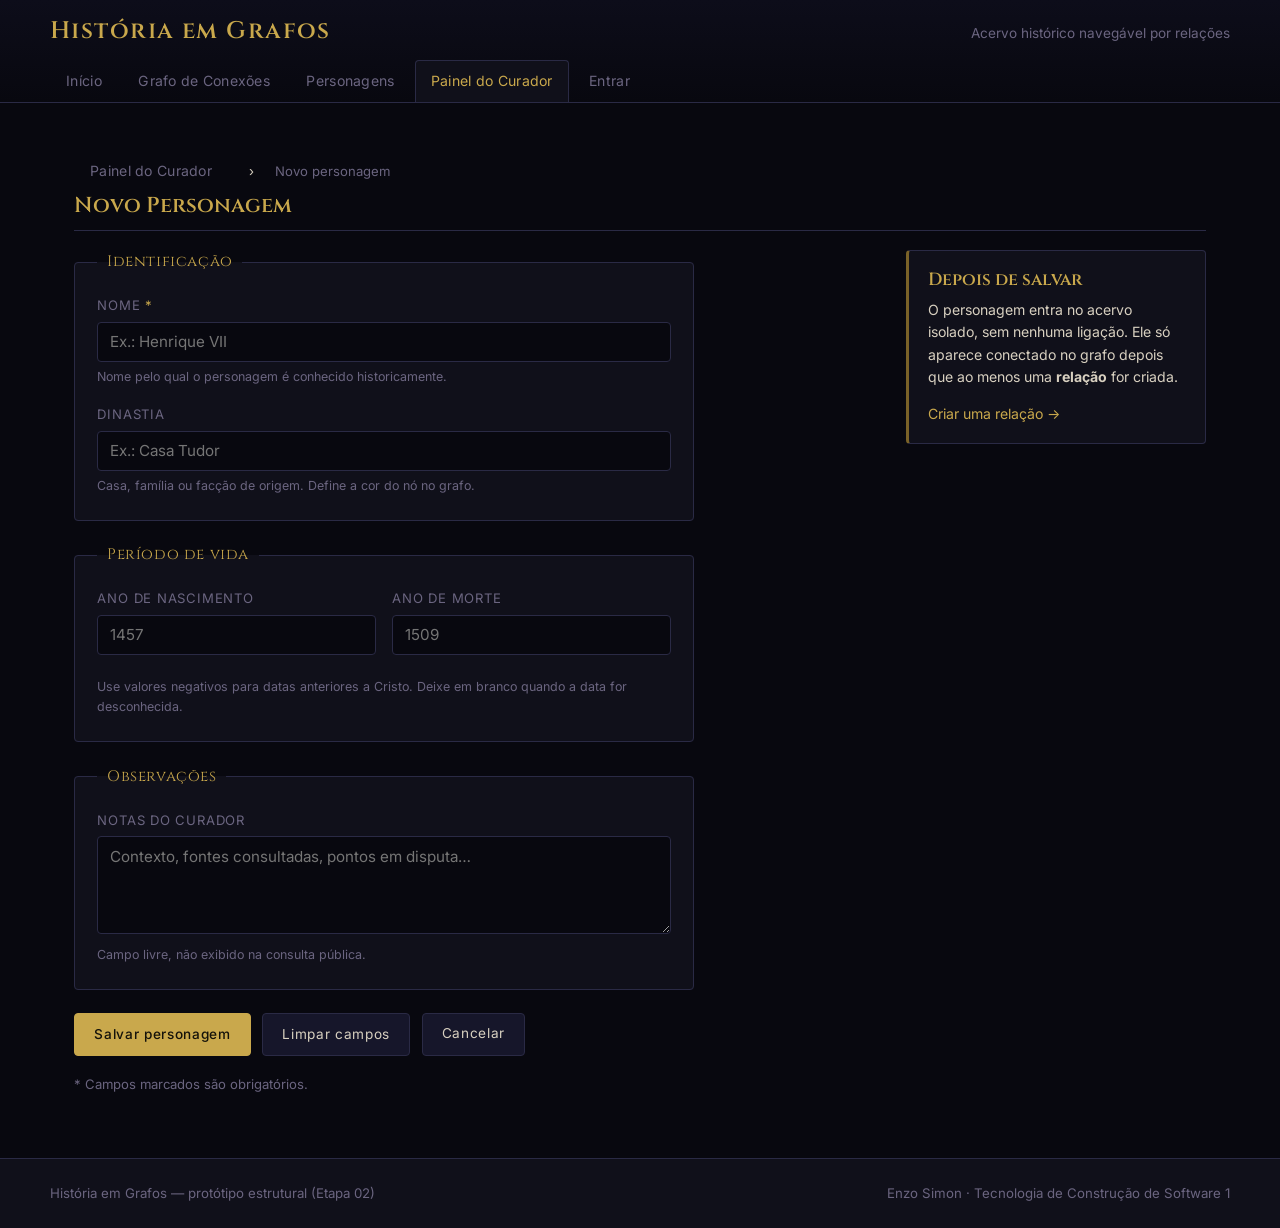
==== web/cadastro-personagem.html @ ba5c702a "etapa-02: prototipo estrutural com HTML semantico" ====
<!DOCTYPE html>
<html lang="pt-BR">
<head>
  <meta charset="UTF-8">
  <meta name="viewport" content="width=device-width, initial-scale=1.0">
  <title>História em Grafos — Cadastro de Personagem</title>
  <meta name="description" content="Formulário de cadastro e edição de personagens do acervo histórico.">
  <link href="https://fonts.googleapis.com/css2?family=Cinzel:wght@400;600;700&family=Inter:wght@300;400;500&display=swap" rel="stylesheet">
  <link rel="stylesheet" href="assets/css/estilo.css">
</head>
<body>

  <header>
    <div>
      <h1>História em Grafos</h1>
      <p>Acervo histórico navegável por relações</p>
    </div>
    <nav aria-label="Navegação principal">
      <ul>
        <li><a href="index.html">Início</a></li>
        <li><a href="grafo.html">Grafo de Conexões</a></li>
        <li><a href="personagens.html">Personagens</a></li>
        <li><a href="painel.html" aria-current="page">Painel do Curador</a></li>
        <li><a href="login.html">Entrar</a></li>
      </ul>
    </nav>
  </header>

  <main>

    <nav aria-label="Trilha de navegação">
      <ul class="legenda">
        <li><a href="painel.html">Painel do Curador</a></li>
        <li>›</li>
        <li><small>Novo personagem</small></li>
      </ul>
    </nav>

    <div class="barra">
      <h2>Novo Personagem</h2>
    </div>

    <div class="com-lateral">

      <section aria-labelledby="titulo-form">
        <h3 id="titulo-form" hidden>Dados do personagem</h3>

        <form action="painel.html" method="post">

          <fieldset>
            <legend>Identificação</legend>

            <div class="campo">
              <label for="nome">Nome <span class="obrigatorio" aria-hidden="true">*</span></label>
              <input type="text" id="nome" name="nome" required maxlength="120"
                     placeholder="Ex.: Henrique VII" aria-describedby="ajuda-nome">
              <small class="ajuda" id="ajuda-nome">
                Nome pelo qual o personagem é conhecido historicamente.
              </small>
            </div>

            <div class="campo">
              <label for="dinastia">Dinastia</label>
              <input type="text" id="dinastia" name="dinastia" list="dinastias"
                     maxlength="80" placeholder="Ex.: Casa Tudor"
                     aria-describedby="ajuda-dinastia">
              <datalist id="dinastias">
                <option value="Casa Tudor"></option>
                <option value="Casa York"></option>
                <option value="Casa Plantageneta"></option>
                <option value="Casa Stuart"></option>
              </datalist>
              <small class="ajuda" id="ajuda-dinastia">
                Casa, família ou facção de origem. Define a cor do nó no grafo.
              </small>
            </div>
          </fieldset>

          <fieldset>
            <legend>Período de vida</legend>

            <div class="dupla">
              <div class="campo">
                <label for="ano-nascimento">Ano de nascimento</label>
                <input type="number" id="ano-nascimento" name="anoNascimento"
                       min="-3000" max="2100" step="1" placeholder="1457"
                       aria-describedby="ajuda-anos">
              </div>

              <div class="campo">
                <label for="ano-morte">Ano de morte</label>
                <input type="number" id="ano-morte" name="anoMorte"
                       min="-3000" max="2100" step="1" placeholder="1509">
              </div>
            </div>

            <small class="ajuda" id="ajuda-anos">
              Use valores negativos para datas anteriores a Cristo. Deixe em branco
              quando a data for desconhecida.
            </small>
          </fieldset>

          <fieldset>
            <legend>Observações</legend>

            <div class="campo">
              <label for="notas">Notas do curador</label>
              <textarea id="notas" name="notas" rows="4" maxlength="800"
                        placeholder="Contexto, fontes consultadas, pontos em disputa…"
                        aria-describedby="ajuda-notas"></textarea>
              <small class="ajuda" id="ajuda-notas">
                Campo livre, não exibido na consulta pública.
              </small>
            </div>
          </fieldset>

          <div class="acoes">
            <button type="submit">Salvar personagem</button>
            <button type="reset">Limpar campos</button>
            <a class="botao" href="painel.html">Cancelar</a>
          </div>

          <p style="margin-top:1rem">
            <small>
              <span class="obrigatorio" aria-hidden="true">*</span>
              Campos marcados são obrigatórios.
            </small>
          </p>

        </form>
      </section>

      <aside aria-labelledby="titulo-apoio">
        <h3 id="titulo-apoio">Depois de salvar</h3>
        <p>
          O personagem entra no acervo isolado, sem nenhuma ligação. Ele só aparece
          conectado no grafo depois que ao menos uma <strong>relação</strong> for criada.
        </p>
        <p>
          <a href="cadastro-relacao.html">Criar uma relação →</a>
        </p>
      </aside>

    </div>

  </main>

  <footer>
    <div>
      <p>História em Grafos — protótipo estrutural (Etapa 02)</p>
      <p>Enzo Simon · Tecnologia de Construção de Software 1</p>
    </div>
  </footer>

</body>
</html>
---- web/assets/css/estilo.css ----
/* ==========================================================================
   História em Grafos — folha de estilo do protótipo estrutural (Etapa 02)
   --------------------------------------------------------------------------
   Organizada na mesma ordem em que os elementos aparecem no documento:
   1. Variáveis  2. Reset  3. Tipografia  4. Cabeçalho e navegação
   5. Conteúdo principal  6. Artigos e listagens  7. Tabelas
   8. Formulários  9. Botões  10. Rodapé  11. Responsividade
   ========================================================================== */

/* ── 1. Variáveis de tema ────────────────────────────────────────────────── */

:root {
  --bg:          #08080f;
  --surface:     #10101a;
  --surface-alt: #16162a;
  --border:      #2a2a45;
  --gold:        #c9a84c;
  --gold-dim:    #7a6228;
  --text:        #d8d0c0;
  --text-dim:    #6b6580;
  --danger:      #8b2020;
  --success:     #1a5c3a;

  --tudor:         #c9a84c;
  --york:          #6a8acc;
  --plantageneta:  #8a6acc;
  --stuart:        #6aaa80;

  --fonte-titulo: 'Cinzel', Georgia, 'Times New Roman', serif;
  --fonte-texto:  'Inter', -apple-system, 'Segoe UI', Roboto, sans-serif;

  --raio: 4px;
  --largura-max: 1180px;
}

/* ── 2. Reset ────────────────────────────────────────────────────────────── */

*,
*::before,
*::after { box-sizing: border-box; margin: 0; padding: 0; }

body {
  background: var(--bg);
  color: var(--text);
  font-family: var(--fonte-texto);
  font-size: 15px;
  line-height: 1.6;
  min-height: 100vh;
  display: flex;
  flex-direction: column;
}

img,
svg { max-width: 100%; }

/* ── 3. Tipografia ───────────────────────────────────────────────────────── */

h1, h2, h3, h4 {
  font-family: var(--fonte-titulo);
  font-weight: 600;
  color: var(--gold);
  line-height: 1.25;
}

h1 { font-size: 1.5rem; letter-spacing: 0.06em; }
h2 { font-size: 1.35rem; margin-bottom: 0.6rem; }
h3 { font-size: 1.1rem; }
h4 { font-size: 0.95rem; color: var(--text); }

p { margin-bottom: 0.9rem; }

a {
  color: var(--gold);
  text-decoration: none;
  border-bottom: 1px solid transparent;
}

a:hover,
a:focus-visible { border-bottom-color: var(--gold); }

:focus-visible {
  outline: 2px solid var(--gold);
  outline-offset: 2px;
}

small { color: var(--text-dim); font-size: 0.82rem; }

mark {
  background: transparent;
  color: var(--gold);
  font-weight: 500;
}

/* ── 4. Cabeçalho e navegação ────────────────────────────────────────────── */

body > header {
  border-bottom: 1px solid var(--border);
  background: linear-gradient(180deg, #0d0d1a 0%, var(--bg) 100%);
  padding: 1rem 1.5rem 0;
}

body > header > div {
  max-width: var(--largura-max);
  margin: 0 auto;
  display: flex;
  align-items: baseline;
  justify-content: space-between;
  gap: 1rem;
  flex-wrap: wrap;
}

body > header p { color: var(--text-dim); font-size: 0.85rem; margin: 0; }

nav {
  max-width: var(--largura-max);
  margin: 0.9rem auto 0;
}

nav ul {
  list-style: none;
  display: flex;
  gap: 0.25rem;
  flex-wrap: wrap;
}

nav a {
  display: block;
  padding: 0.55rem 0.95rem;
  color: var(--text-dim);
  border: 1px solid transparent;
  border-bottom: none;
  border-radius: var(--raio) var(--raio) 0 0;
  font-size: 0.88rem;
  letter-spacing: 0.02em;
}

nav a:hover { color: var(--text); background: var(--surface); }

nav a[aria-current="page"] {
  color: var(--gold);
  background: var(--surface);
  border-color: var(--border);
}

/* ── 5. Conteúdo principal ───────────────────────────────────────────────── */

main {
  flex: 1;
  width: 100%;
  max-width: var(--largura-max);
  margin: 0 auto;
  padding: 2rem 1.5rem 3rem;
}

main > section { margin-bottom: 2.5rem; }

/* Cabeçalho interno de seção: título à esquerda, ação à direita. */
.barra {
  display: flex;
  align-items: center;
  justify-content: space-between;
  gap: 1rem;
  flex-wrap: wrap;
  padding-bottom: 0.7rem;
  margin-bottom: 1.2rem;
  border-bottom: 1px solid var(--border);
}

.barra h2 { margin-bottom: 0; }

/* Faixa de apresentação da página inicial. */
.destaque {
  border: 1px solid var(--border);
  border-left: 3px solid var(--gold);
  background: var(--surface);
  border-radius: var(--raio);
  padding: 1.8rem;
}

.destaque p:last-child { margin-bottom: 0; }

/* Grade genérica de cartões. */
.grade {
  display: grid;
  grid-template-columns: repeat(auto-fill, minmax(255px, 1fr));
  gap: 1rem;
  list-style: none;
}

/* Cartões de contagem do painel. */
.indicadores {
  display: grid;
  grid-template-columns: repeat(auto-fit, minmax(150px, 1fr));
  gap: 1rem;
  list-style: none;
}

.indicadores article {
  background: var(--surface);
  border: 1px solid var(--border);
  border-radius: var(--raio);
  padding: 1.1rem 1.2rem;
}

.indicadores h3 {
  font-family: var(--fonte-texto);
  font-size: 0.72rem;
  font-weight: 500;
  letter-spacing: 0.14em;
  text-transform: uppercase;
  color: var(--text-dim);
  margin-bottom: 0.35rem;
}

.indicadores p {
  font-family: var(--fonte-titulo);
  font-size: 2rem;
  color: var(--gold);
  margin: 0;
  line-height: 1;
}

/* ── 6. Artigos e listagens ──────────────────────────────────────────────── */

.grade > li > article,
article.ficha {
  height: 100%;
  background: var(--surface);
  border: 1px solid var(--border);
  border-radius: var(--raio);
  padding: 1.1rem 1.2rem;
  transition: border-color 0.15s;
}

.grade > li > article:hover { border-color: var(--gold-dim); }

article header { margin-bottom: 0.7rem; }

article h3 { margin-bottom: 0.15rem; }

/* Etiqueta de dinastia / tipo, acima do nome. */
.etiqueta {
  display: inline-block;
  font-size: 0.68rem;
  letter-spacing: 0.14em;
  text-transform: uppercase;
  color: var(--text-dim);
}

.etiqueta[data-dinastia="Casa Tudor"]        { color: var(--tudor); }
.etiqueta[data-dinastia="Casa York"]         { color: var(--york); }
.etiqueta[data-dinastia="Casa Plantageneta"] { color: var(--plantageneta); }
.etiqueta[data-dinastia="Casa Stuart"]       { color: var(--stuart); }

/* Lista de atributos nome/valor. */
dl.atributos {
  display: grid;
  grid-template-columns: max-content 1fr;
  gap: 0.35rem 1.2rem;
  margin-bottom: 1rem;
}

dl.atributos dt {
  font-size: 0.78rem;
  letter-spacing: 0.06em;
  text-transform: uppercase;
  color: var(--text-dim);
}

dl.atributos dd { color: var(--text); }

/* Selos no rodapé dos cartões. */
article footer {
  display: flex;
  flex-wrap: wrap;
  gap: 0.4rem;
  margin-top: 0.9rem;
  padding-top: 0.8rem;
  border-top: 1px solid var(--border);
}

.selo {
  font-size: 0.72rem;
  padding: 0.16rem 0.5rem;
  border: 1px solid var(--border);
  border-radius: 2px;
  color: var(--text-dim);
  background: var(--surface-alt);
}

/* Lista de conexões da tela de detalhe. */
.conexoes { list-style: none; }

.conexoes > li {
  border-bottom: 1px solid var(--border);
  padding: 0.7rem 0;
  display: flex;
  align-items: baseline;
  gap: 0.8rem;
  flex-wrap: wrap;
}

.conexoes > li:last-child { border-bottom: none; }

.tipo-relacao {
  font-family: ui-monospace, 'Cascadia Mono', Consolas, monospace;
  font-size: 0.74rem;
  letter-spacing: 0.04em;
  color: var(--gold-dim);
  border: 1px solid var(--gold-dim);
  border-radius: 2px;
  padding: 0.1rem 0.45rem;
  white-space: nowrap;
}

/* ── 7. Tabelas ──────────────────────────────────────────────────────────── */

.rolagem { overflow-x: auto; }

table {
  width: 100%;
  border-collapse: collapse;
  font-size: 0.9rem;
}

caption {
  text-align: left;
  color: var(--text-dim);
  font-size: 0.82rem;
  padding-bottom: 0.6rem;
}

th, td {
  text-align: left;
  padding: 0.65rem 0.8rem;
  border-bottom: 1px solid var(--border);
  white-space: nowrap;
}

thead th {
  font-family: var(--fonte-texto);
  font-size: 0.72rem;
  letter-spacing: 0.12em;
  text-transform: uppercase;
  color: var(--text-dim);
  font-weight: 500;
  background: var(--surface);
}

tbody tr:hover { background: var(--surface); }

/* ── 8. Formulários ──────────────────────────────────────────────────────── */

form { max-width: 620px; }

fieldset {
  border: 1px solid var(--border);
  border-radius: var(--raio);
  padding: 1.3rem 1.4rem 1.5rem;
  margin-bottom: 1.4rem;
  background: var(--surface);
}

legend {
  font-family: var(--fonte-titulo);
  font-size: 0.95rem;
  color: var(--gold);
  padding: 0 0.6rem;
  letter-spacing: 0.04em;
}

.campo { margin-bottom: 1.1rem; }

.campo:last-child { margin-bottom: 0; }

label {
  display: block;
  margin-bottom: 0.35rem;
  font-size: 0.82rem;
  letter-spacing: 0.06em;
  text-transform: uppercase;
  color: var(--text-dim);
}

input,
select,
textarea {
  width: 100%;
  background: var(--bg);
  border: 1px solid var(--border);
  border-radius: var(--raio);
  color: var(--text);
  font-family: inherit;
  font-size: 0.95rem;
  padding: 0.6rem 0.75rem;
}

textarea { resize: vertical; min-height: 90px; }

input:focus,
select:focus,
textarea:focus {
  border-color: var(--gold);
  outline: none;
}

input:invalid:not(:placeholder-shown) { border-color: var(--danger); }

/* Texto de apoio ligado ao campo por aria-describedby. */
.ajuda {
  display: block;
  margin-top: 0.3rem;
  color: var(--text-dim);
  font-size: 0.78rem;
  text-transform: none;
  letter-spacing: 0;
}

/* Marca de campo obrigatório, ao lado do rótulo. */
label .obrigatorio { color: var(--gold); }

/* Par de campos lado a lado (ano de nascimento / ano de morte). */
.dupla {
  display: grid;
  grid-template-columns: 1fr 1fr;
  gap: 1rem;
}

/* Linha de busca. */
search form {
  display: flex;
  gap: 0.6rem;
  align-items: flex-end;
  max-width: 100%;
  margin-bottom: 1.4rem;
}

search .campo { flex: 1; margin-bottom: 0; }

/* ── 9. Botões ───────────────────────────────────────────────────────────── */

.acoes {
  display: flex;
  gap: 0.7rem;
  flex-wrap: wrap;
  margin-top: 1.4rem;
}

button,
.botao {
  font-family: var(--fonte-texto);
  font-size: 0.85rem;
  letter-spacing: 0.05em;
  padding: 0.6rem 1.2rem;
  border: 1px solid var(--border);
  border-radius: var(--raio);
  background: var(--surface-alt);
  color: var(--text);
  cursor: pointer;
  display: inline-block;
}

button:hover,
.botao:hover { border-color: var(--gold-dim); color: var(--gold); }

button[type="submit"],
.botao-principal {
  background: var(--gold);
  border-color: var(--gold);
  color: #14120a;
  font-weight: 500;
}

button[type="submit"]:hover,
.botao-principal:hover {
  background: var(--gold-dim);
  border-color: var(--gold-dim);
  color: var(--text);
}

.botao-perigo { border-color: var(--danger); color: #c88; }

.botao-perigo:hover { background: var(--danger); color: var(--text); border-color: var(--danger); }

/* ── 10. Figura do grafo, legenda e rodapé ───────────────────────────────── */

figure {
  border: 1px solid var(--border);
  border-radius: var(--raio);
  background: var(--surface);
  padding: 1.2rem;
}

figcaption {
  color: var(--text-dim);
  font-size: 0.82rem;
  margin-top: 0.8rem;
  padding-top: 0.8rem;
  border-top: 1px solid var(--border);
}

.legenda {
  list-style: none;
  display: flex;
  flex-wrap: wrap;
  gap: 0.4rem 1.3rem;
  margin-top: 1rem;
  font-size: 0.82rem;
}

.legenda li { display: flex; align-items: center; gap: 0.45rem; }

.amostra {
  width: 12px;
  height: 12px;
  border-radius: 50%;
  display: inline-block;
}

aside {
  border: 1px solid var(--border);
  border-left: 3px solid var(--gold-dim);
  border-radius: var(--raio);
  background: var(--surface);
  padding: 1.1rem 1.2rem;
  font-size: 0.88rem;
}

aside h3 { margin-bottom: 0.5rem; }

aside p:last-child { margin-bottom: 0; }

/* Duas colunas: conteúdo + apoio lateral. */
.com-lateral {
  display: grid;
  grid-template-columns: 1fr 300px;
  gap: 1.5rem;
  align-items: start;
}

body > footer {
  border-top: 1px solid var(--border);
  background: var(--surface);
  padding: 1.5rem;
  color: var(--text-dim);
  font-size: 0.83rem;
}

body > footer > div {
  max-width: var(--largura-max);
  margin: 0 auto;
  display: flex;
  justify-content: space-between;
  gap: 1rem;
  flex-wrap: wrap;
}

body > footer p { margin: 0; }

/* ── 11. Responsividade ──────────────────────────────────────────────────── */

@media (max-width: 820px) {
  .com-lateral { grid-template-columns: 1fr; }
  .dupla { grid-template-columns: 1fr; }
  search form { flex-direction: column; align-items: stretch; }
}

@media (max-width: 520px) {
  main { padding: 1.5rem 1rem 2.5rem; }
  body > header { padding: 1rem 1rem 0; }
  nav ul { gap: 0; }
  nav a { padding: 0.5rem 0.7rem; font-size: 0.82rem; }
}
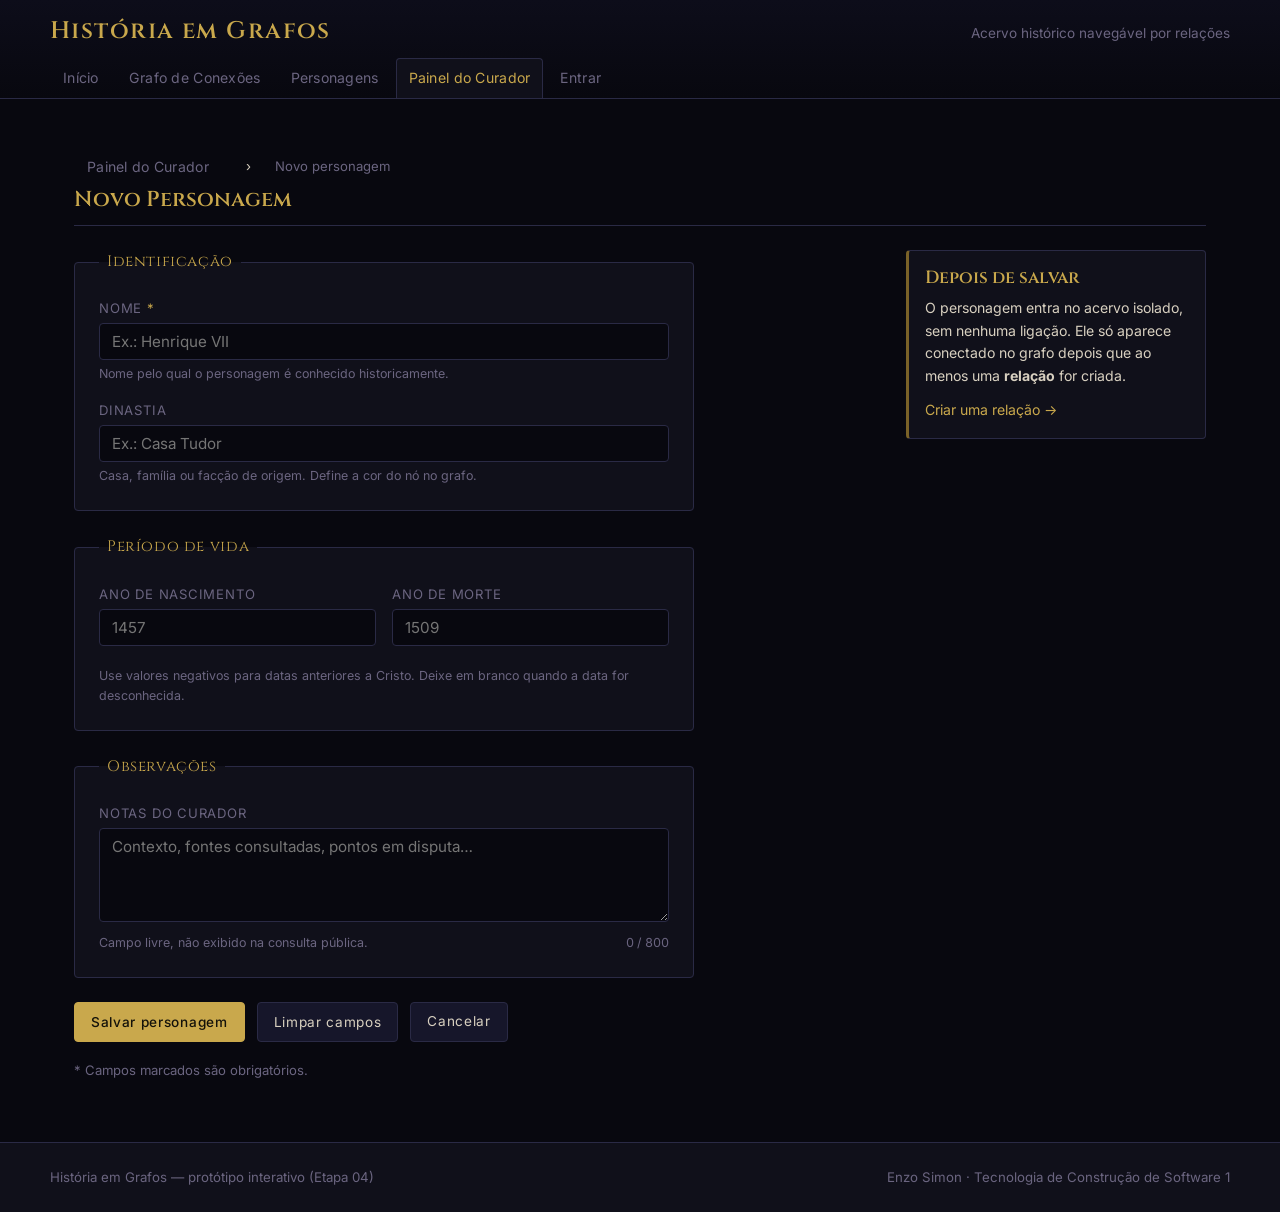
==== commit 42e8c58d: "etapa-04: interatividade com JavaScript Adiciona comportamento dinâmico ao protótipo com JavaScript " ====
--- a/web/cadastro-personagem.html
+++ b/web/cadastro-personagem.html
@@ -45,7 +45,9 @@
       <section aria-labelledby="titulo-form">
         <h3 id="titulo-form" hidden>Dados do personagem</h3>
 
-        <form action="painel.html" method="post">
+        <form action="personagens.html" method="post" id="form-personagem" novalidate>
+
+          <div class="status status-erro" id="resumo-erros" role="alert" tabindex="-1" hidden></div>
 
           <fieldset>
             <legend>Identificação</legend>
@@ -57,6 +59,7 @@
               <small class="ajuda" id="ajuda-nome">
                 Nome pelo qual o personagem é conhecido historicamente.
               </small>
+              <small class="erro" id="erro-nome" hidden></small>
             </div>
 
             <div class="campo">
@@ -73,6 +76,7 @@
               <small class="ajuda" id="ajuda-dinastia">
                 Casa, família ou facção de origem. Define a cor do nó no grafo.
               </small>
+              <small class="erro" id="erro-dinastia" hidden></small>
             </div>
           </fieldset>
 
@@ -85,12 +89,15 @@
                 <input type="number" id="ano-nascimento" name="anoNascimento"
                        min="-3000" max="2100" step="1" placeholder="1457"
                        aria-describedby="ajuda-anos">
+                <small class="erro" id="erro-ano-nascimento" hidden></small>
               </div>
 
               <div class="campo">
                 <label for="ano-morte">Ano de morte</label>
                 <input type="number" id="ano-morte" name="anoMorte"
-                       min="-3000" max="2100" step="1" placeholder="1509">
+                       min="-3000" max="2100" step="1" placeholder="1509"
+                       aria-describedby="ajuda-anos">
+                <small class="erro" id="erro-ano-morte" hidden></small>
               </div>
             </div>
 
@@ -110,7 +117,9 @@
                         aria-describedby="ajuda-notas"></textarea>
               <small class="ajuda" id="ajuda-notas">
                 Campo livre, não exibido na consulta pública.
+                <span class="contador" id="contador-notas" aria-live="polite">0 / 800</span>
               </small>
+              <small class="erro" id="erro-notas" hidden></small>
             </div>
           </fieldset>
 
@@ -147,10 +156,13 @@
 
   <footer>
     <div>
-      <p>História em Grafos — protótipo estrutural (Etapa 02)</p>
+      <p>História em Grafos — protótipo interativo (Etapa 04)</p>
       <p>Enzo Simon · Tecnologia de Construção de Software 1</p>
     </div>
   </footer>
 
+  <script src="assets/js/acervo.js"></script>
+  <script src="assets/js/cadastro-personagem.js"></script>
+
 </body>
 </html>
--- a/web/assets/css/estilo.css
+++ b/web/assets/css/estilo.css
@@ -1,15 +1,34 @@
 /* ==========================================================================
-   História em Grafos — folha de estilo do protótipo estrutural (Etapa 02)
+   História em Grafos — folha de estilo única (Etapas 02, 03 e 04)
    --------------------------------------------------------------------------
    Organizada na mesma ordem em que os elementos aparecem no documento:
-   1. Variáveis  2. Reset  3. Tipografia  4. Cabeçalho e navegação
-   5. Conteúdo principal  6. Artigos e listagens  7. Tabelas
-   8. Formulários  9. Botões  10. Rodapé  11. Responsividade
+    1. Variáveis (tema + escala de espaçamento)   2. Reset
+    3. Tipografia                                 4. Cabeçalho e navegação
+    5. Layout principal (Grid)                    6. Artigos e listagens
+    7. Tabelas                                    8. Formulários
+    9. Botões                                    10. Figura, legenda e rodapé
+   11. Responsividade (media queries)       12. Estados controlados por JavaScript
+
+   Estratégia de responsividade (Etapa 03)
+   ---------------------------------------
+   A base é o layout de desktop; as media queries do item 11 vão reduzindo o
+   número de colunas até chegar a uma coluna única no telefone. São três
+   breakpoints, escolhidos para cair *entre* os viewports de referência da
+   entrega — 1440 x 900, 768 x 1024 e 390 x 844 — e nunca em cima deles:
+
+     largo     1024px  → notebook estreito e tablet em paisagem
+     médio      820px  → tablet em retrato (o viewport de 768px cai aqui)
+     estreito   560px  → smartphone (o viewport de 390px cai aqui)
+
+   Nenhuma largura intermediária fica sem regra: o que não é tratado por
+   media query é resolvido por Grid fluido (auto-fill / minmax), por Flexbox
+   com flex-wrap e por tipografia com clamp().
    ========================================================================== */
 
-/* ── 1. Variáveis de tema ────────────────────────────────────────────────── */
+/* ── 1. Variáveis ────────────────────────────────────────────────────────── */
 
 :root {
+  /* Cores */
   --bg:          #08080f;
   --surface:     #10101a;
   --surface-alt: #16162a;
@@ -26,11 +45,31 @@
   --plantageneta:  #8a6acc;
   --stuart:        #6aaa80;
 
+  /* Tipografia */
   --fonte-titulo: 'Cinzel', Georgia, 'Times New Roman', serif;
   --fonte-texto:  'Inter', -apple-system, 'Segoe UI', Roboto, sans-serif;
 
+  /* Escala de espaçamento — todo espaço do layout sai daqui, para que
+     paddings, margens e gaps sejam múltiplos do mesmo passo de 0.25rem.
+     Um valor solto no meio do arquivo é sinal de que algo escapou da escala. */
+  --e-1: 0.25rem;
+  --e-2: 0.5rem;
+  --e-3: 0.75rem;
+  --e-4: 1rem;
+  --e-5: 1.5rem;
+  --e-6: 2rem;
+  --e-7: 3rem;
+
+  /* Margem lateral da página: encolhe sozinha entre 1rem e 1.5rem,
+     acompanhando a largura da tela, sem precisar de media query. */
+  --margem-lateral: clamp(1rem, 4vw, 1.5rem);
+
+  /* Alvo mínimo de toque em tela sensível (recomendação de acessibilidade). */
+  --alvo-toque: 44px;
+
   --raio: 4px;
   --largura-max: 1180px;
+  --largura-lateral: 300px;
 }
 
 /* ── 2. Reset ────────────────────────────────────────────────────────────── */
@@ -38,6 +77,9 @@
 *,
 *::before,
 *::after { box-sizing: border-box; margin: 0; padding: 0; }
+
+/* Impede o aumento automático de fonte na rotação do aparelho. */
+html { -webkit-text-size-adjust: 100%; }
 
 body {
   background: var(--bg);
@@ -46,6 +88,9 @@
   font-size: 15px;
   line-height: 1.6;
   min-height: 100vh;
+
+  /* Flexbox vertical: o <main> cresce e empurra o rodapé para o fim da
+     tela, mesmo nas páginas curtas como a de login. */
   display: flex;
   flex-direction: column;
 }
@@ -62,12 +107,14 @@
   line-height: 1.25;
 }
 
-h1 { font-size: 1.5rem; letter-spacing: 0.06em; }
-h2 { font-size: 1.35rem; margin-bottom: 0.6rem; }
+/* clamp(mínimo, fluido, máximo): o título acompanha a largura da tela sem
+   media query, e nunca sai do intervalo legível. */
+h1 { font-size: clamp(1.25rem, 1rem + 1.1vw, 1.5rem); letter-spacing: 0.06em; }
+h2 { font-size: clamp(1.15rem, 1rem + 0.7vw, 1.35rem); margin-bottom: var(--e-2); }
 h3 { font-size: 1.1rem; }
 h4 { font-size: 0.95rem; color: var(--text); }
 
-p { margin-bottom: 0.9rem; }
+p { margin-bottom: var(--e-3); }
 
 a {
   color: var(--gold);
@@ -91,21 +138,29 @@
   font-weight: 500;
 }
 
-/* ── 4. Cabeçalho e navegação ────────────────────────────────────────────── */
+/* ── 4. Cabeçalho e navegação ─────────────────────────────────────────────
+
+   Atenção ao alcance dos seletores: além do menu principal, há dois outros
+   <nav> nas páginas internas — a trilha de navegação e a paginação dos
+   resultados —, ambos com <ul class="legenda">. As regras que valem só para
+   o menu principal são escritas como `body > header > nav`.
+   ------------------------------------------------------------------------ */
 
 body > header {
   border-bottom: 1px solid var(--border);
   background: linear-gradient(180deg, #0d0d1a 0%, var(--bg) 100%);
-  padding: 1rem 1.5rem 0;
-}
-
+  padding: var(--e-4) var(--margem-lateral) 0;
+}
+
+/* Título à esquerda, subtítulo à direita; flex-wrap empilha os dois
+   assim que deixam de caber lado a lado. */
 body > header > div {
   max-width: var(--largura-max);
   margin: 0 auto;
   display: flex;
   align-items: baseline;
   justify-content: space-between;
-  gap: 1rem;
+  gap: var(--e-4);
   flex-wrap: wrap;
 }
 
@@ -113,19 +168,19 @@
 
 nav {
   max-width: var(--largura-max);
-  margin: 0.9rem auto 0;
+  margin: var(--e-3) auto 0;
 }
 
 nav ul {
   list-style: none;
   display: flex;
-  gap: 0.25rem;
+  gap: var(--e-1);
   flex-wrap: wrap;
 }
 
 nav a {
   display: block;
-  padding: 0.55rem 0.95rem;
+  padding: var(--e-2) var(--e-3);
   color: var(--text-dim);
   border: 1px solid transparent;
   border-bottom: none;
@@ -142,27 +197,27 @@
   border-color: var(--border);
 }
 
-/* ── 5. Conteúdo principal ───────────────────────────────────────────────── */
+/* ── 5. Layout principal ─────────────────────────────────────────────────── */
 
 main {
   flex: 1;
   width: 100%;
   max-width: var(--largura-max);
   margin: 0 auto;
-  padding: 2rem 1.5rem 3rem;
-}
-
-main > section { margin-bottom: 2.5rem; }
+  padding: var(--e-6) var(--margem-lateral) var(--e-7);
+}
+
+main > section { margin-bottom: var(--e-6); }
 
 /* Cabeçalho interno de seção: título à esquerda, ação à direita. */
 .barra {
   display: flex;
   align-items: center;
   justify-content: space-between;
-  gap: 1rem;
+  gap: var(--e-4);
   flex-wrap: wrap;
-  padding-bottom: 0.7rem;
-  margin-bottom: 1.2rem;
+  padding-bottom: var(--e-3);
+  margin-bottom: var(--e-5);
   border-bottom: 1px solid var(--border);
 }
 
@@ -174,16 +229,18 @@
   border-left: 3px solid var(--gold);
   background: var(--surface);
   border-radius: var(--raio);
-  padding: 1.8rem;
+  padding: var(--e-5);
 }
 
 .destaque p:last-child { margin-bottom: 0; }
 
-/* Grade genérica de cartões. */
+/* Grade genérica de cartões. auto-fill + minmax decidem sozinhos quantas
+   colunas cabem — 4 no desktop, 2 no tablet, 1 no telefone — de modo que a
+   listagem já se adapta antes de qualquer media query entrar em ação. */
 .grade {
   display: grid;
   grid-template-columns: repeat(auto-fill, minmax(255px, 1fr));
-  gap: 1rem;
+  gap: var(--e-4);
   list-style: none;
 }
 
@@ -191,7 +248,7 @@
 .indicadores {
   display: grid;
   grid-template-columns: repeat(auto-fit, minmax(150px, 1fr));
-  gap: 1rem;
+  gap: var(--e-4);
   list-style: none;
 }
 
@@ -199,7 +256,7 @@
   background: var(--surface);
   border: 1px solid var(--border);
   border-radius: var(--raio);
-  padding: 1.1rem 1.2rem;
+  padding: var(--e-4);
 }
 
 .indicadores h3 {
@@ -209,7 +266,7 @@
   letter-spacing: 0.14em;
   text-transform: uppercase;
   color: var(--text-dim);
-  margin-bottom: 0.35rem;
+  margin-bottom: var(--e-1);
 }
 
 .indicadores p {
@@ -220,6 +277,14 @@
   line-height: 1;
 }
 
+/* Duas colunas: conteúdo + apoio lateral. Vira uma coluna em 820px. */
+.com-lateral {
+  display: grid;
+  grid-template-columns: 1fr var(--largura-lateral);
+  gap: var(--e-5);
+  align-items: start;
+}
+
 /* ── 6. Artigos e listagens ──────────────────────────────────────────────── */
 
 .grade > li > article,
@@ -228,13 +293,13 @@
   background: var(--surface);
   border: 1px solid var(--border);
   border-radius: var(--raio);
-  padding: 1.1rem 1.2rem;
+  padding: var(--e-4);
   transition: border-color 0.15s;
 }
 
 .grade > li > article:hover { border-color: var(--gold-dim); }
 
-article header { margin-bottom: 0.7rem; }
+article header { margin-bottom: var(--e-3); }
 
 article h3 { margin-bottom: 0.15rem; }
 
@@ -252,12 +317,12 @@
 .etiqueta[data-dinastia="Casa Plantageneta"] { color: var(--plantageneta); }
 .etiqueta[data-dinastia="Casa Stuart"]       { color: var(--stuart); }
 
-/* Lista de atributos nome/valor. */
+/* Lista de atributos nome/valor, em duas colunas de Grid. */
 dl.atributos {
   display: grid;
   grid-template-columns: max-content 1fr;
-  gap: 0.35rem 1.2rem;
-  margin-bottom: 1rem;
+  gap: var(--e-1) var(--e-4);
+  margin-bottom: var(--e-4);
 }
 
 dl.atributos dt {
@@ -273,15 +338,15 @@
 article footer {
   display: flex;
   flex-wrap: wrap;
-  gap: 0.4rem;
-  margin-top: 0.9rem;
-  padding-top: 0.8rem;
+  gap: var(--e-1);
+  margin-top: var(--e-3);
+  padding-top: var(--e-3);
   border-top: 1px solid var(--border);
 }
 
 .selo {
   font-size: 0.72rem;
-  padding: 0.16rem 0.5rem;
+  padding: 0.16rem var(--e-2);
   border: 1px solid var(--border);
   border-radius: 2px;
   color: var(--text-dim);
@@ -293,10 +358,10 @@
 
 .conexoes > li {
   border-bottom: 1px solid var(--border);
-  padding: 0.7rem 0;
+  padding: var(--e-3) 0;
   display: flex;
   align-items: baseline;
-  gap: 0.8rem;
+  gap: var(--e-3);
   flex-wrap: wrap;
 }
 
@@ -309,13 +374,23 @@
   color: var(--gold-dim);
   border: 1px solid var(--gold-dim);
   border-radius: 2px;
-  padding: 0.1rem 0.45rem;
+  padding: 0.1rem var(--e-2);
   white-space: nowrap;
 }
 
 /* ── 7. Tabelas ──────────────────────────────────────────────────────────── */
 
-.rolagem { overflow-x: auto; }
+/* A tabela do painel continua sendo uma tabela em qualquer largura: ela é
+   uma matriz de linhas e colunas, e transformá-la em cartões empilhados com
+   display:block destruiria a associação célula/cabeçalho na leitura em voz
+   alta. Em vez disso, ela rola horizontalmente dentro da própria moldura —
+   assim o resto da página nunca precisa rolar de lado. */
+.rolagem {
+  overflow-x: auto;
+  -webkit-overflow-scrolling: touch;
+  border: 1px solid var(--border);
+  border-radius: var(--raio);
+}
 
 table {
   width: 100%;
@@ -327,15 +402,18 @@
   text-align: left;
   color: var(--text-dim);
   font-size: 0.82rem;
-  padding-bottom: 0.6rem;
+  padding: var(--e-2) var(--e-3);
 }
 
 th, td {
   text-align: left;
-  padding: 0.65rem 0.8rem;
+  padding: var(--e-2) var(--e-3);
   border-bottom: 1px solid var(--border);
   white-space: nowrap;
 }
+
+tbody tr:last-child th,
+tbody tr:last-child td { border-bottom: none; }
 
 thead th {
   font-family: var(--fonte-texto);
@@ -349,15 +427,21 @@
 
 tbody tr:hover { background: var(--surface); }
 
+/* Botões dentro de célula: folga entre eles sem quebrar a linha. */
+td .botao,
+td button { margin-right: var(--e-1); }
+
 /* ── 8. Formulários ──────────────────────────────────────────────────────── */
 
+/* Limite de largura para a linha de texto do formulário não ficar longa
+   demais no desktop; nas telas estreitas o valor simplesmente não se aplica. */
 form { max-width: 620px; }
 
 fieldset {
   border: 1px solid var(--border);
   border-radius: var(--raio);
-  padding: 1.3rem 1.4rem 1.5rem;
-  margin-bottom: 1.4rem;
+  padding: var(--e-5);
+  margin-bottom: var(--e-5);
   background: var(--surface);
 }
 
@@ -365,17 +449,17 @@
   font-family: var(--fonte-titulo);
   font-size: 0.95rem;
   color: var(--gold);
-  padding: 0 0.6rem;
+  padding: 0 var(--e-2);
   letter-spacing: 0.04em;
 }
 
-.campo { margin-bottom: 1.1rem; }
+.campo { margin-bottom: var(--e-4); }
 
 .campo:last-child { margin-bottom: 0; }
 
 label {
   display: block;
-  margin-bottom: 0.35rem;
+  margin-bottom: var(--e-1);
   font-size: 0.82rem;
   letter-spacing: 0.06em;
   text-transform: uppercase;
@@ -392,7 +476,7 @@
   color: var(--text);
   font-family: inherit;
   font-size: 0.95rem;
-  padding: 0.6rem 0.75rem;
+  padding: var(--e-2) var(--e-3);
 }
 
 textarea { resize: vertical; min-height: 90px; }
@@ -409,7 +493,7 @@
 /* Texto de apoio ligado ao campo por aria-describedby. */
 .ajuda {
   display: block;
-  margin-top: 0.3rem;
+  margin-top: var(--e-1);
   color: var(--text-dim);
   font-size: 0.78rem;
   text-transform: none;
@@ -419,31 +503,35 @@
 /* Marca de campo obrigatório, ao lado do rótulo. */
 label .obrigatorio { color: var(--gold); }
 
-/* Par de campos lado a lado (ano de nascimento / ano de morte). */
+/* Par de campos lado a lado (ano de nascimento / ano de morte).
+   Vira uma coluna em 820px. */
 .dupla {
   display: grid;
   grid-template-columns: 1fr 1fr;
-  gap: 1rem;
-}
-
-/* Linha de busca. */
+  gap: var(--e-4);
+}
+
+/* Linha de busca: campo elástico + filtro, alinhados pela base. O
+   flex-basis de 200px faz o campo quebrar para a linha de baixo antes de
+   ficar estreito demais para ser usado. */
 search form {
   display: flex;
-  gap: 0.6rem;
+  gap: var(--e-2);
   align-items: flex-end;
+  flex-wrap: wrap;
   max-width: 100%;
-  margin-bottom: 1.4rem;
-}
-
-search .campo { flex: 1; margin-bottom: 0; }
+  margin-bottom: var(--e-5);
+}
+
+search .campo { flex: 1 1 200px; margin-bottom: 0; }
 
 /* ── 9. Botões ───────────────────────────────────────────────────────────── */
 
 .acoes {
   display: flex;
-  gap: 0.7rem;
+  gap: var(--e-3);
   flex-wrap: wrap;
-  margin-top: 1.4rem;
+  margin-top: var(--e-5);
 }
 
 button,
@@ -451,7 +539,7 @@
   font-family: var(--fonte-texto);
   font-size: 0.85rem;
   letter-spacing: 0.05em;
-  padding: 0.6rem 1.2rem;
+  padding: var(--e-2) var(--e-4);
   border: 1px solid var(--border);
   border-radius: var(--raio);
   background: var(--surface-alt);
@@ -488,14 +576,29 @@
   border: 1px solid var(--border);
   border-radius: var(--raio);
   background: var(--surface);
-  padding: 1.2rem;
+  padding: var(--e-4);
+}
+
+/* O SVG do grafo declara apenas viewBox: ocupa a largura disponível e
+   calcula a altura pela proporção, sem distorcer o desenho. */
+figure svg {
+  display: block;
+  width: 100%;
+  height: auto;
+}
+
+/* Moldura de rolagem só do desenho. A legenda e a <figcaption> ficam fora
+   dela, de modo que continuam visíveis enquanto o grafo é arrastado. */
+.rolagem-figura {
+  overflow-x: auto;
+  -webkit-overflow-scrolling: touch;
 }
 
 figcaption {
   color: var(--text-dim);
   font-size: 0.82rem;
-  margin-top: 0.8rem;
-  padding-top: 0.8rem;
+  margin-top: var(--e-3);
+  padding-top: var(--e-3);
   border-top: 1px solid var(--border);
 }
 
@@ -503,18 +606,19 @@
   list-style: none;
   display: flex;
   flex-wrap: wrap;
-  gap: 0.4rem 1.3rem;
-  margin-top: 1rem;
+  gap: var(--e-1) var(--e-5);
+  margin-top: var(--e-4);
   font-size: 0.82rem;
 }
 
-.legenda li { display: flex; align-items: center; gap: 0.45rem; }
+.legenda li { display: flex; align-items: center; gap: var(--e-1); }
 
 .amostra {
   width: 12px;
   height: 12px;
   border-radius: 50%;
   display: inline-block;
+  flex-shrink: 0;
 }
 
 aside {
@@ -522,26 +626,18 @@
   border-left: 3px solid var(--gold-dim);
   border-radius: var(--raio);
   background: var(--surface);
-  padding: 1.1rem 1.2rem;
+  padding: var(--e-4);
   font-size: 0.88rem;
 }
 
-aside h3 { margin-bottom: 0.5rem; }
+aside h3 { margin-bottom: var(--e-2); }
 
 aside p:last-child { margin-bottom: 0; }
-
-/* Duas colunas: conteúdo + apoio lateral. */
-.com-lateral {
-  display: grid;
-  grid-template-columns: 1fr 300px;
-  gap: 1.5rem;
-  align-items: start;
-}
 
 body > footer {
   border-top: 1px solid var(--border);
   background: var(--surface);
-  padding: 1.5rem;
+  padding: var(--e-5) var(--margem-lateral);
   color: var(--text-dim);
   font-size: 0.83rem;
 }
@@ -551,23 +647,244 @@
   margin: 0 auto;
   display: flex;
   justify-content: space-between;
-  gap: 1rem;
+  gap: var(--e-4);
   flex-wrap: wrap;
 }
 
 body > footer p { margin: 0; }
 
-/* ── 11. Responsividade ──────────────────────────────────────────────────── */
+/* ==========================================================================
+   11. RESPONSIVIDADE
+   --------------------------------------------------------------------------
+   Três breakpoints, do mais largo para o mais estreito. Cada bloco redefine
+   apenas o que muda; o que não aparece aqui é herdado do layout base.
+   ========================================================================== */
+
+/* ── 11.1 Até 1024px — notebook estreito e tablet em paisagem ────────────── */
+
+@media (max-width: 1024px) {
+
+  /* A coluna de apoio estreita antes de ser abandonada, para que a área
+     principal (o grafo, o formulário) não fique espremida. Como é uma
+     variável, basta trocá-la aqui: a regra de .com-lateral não muda. */
+  :root { --largura-lateral: 240px; }
+
+  /* Cartões um pouco menores: preserva 3 colunas onde já só caberiam 2. */
+  .grade { grid-template-columns: repeat(auto-fill, minmax(215px, 1fr)); }
+}
+
+/* ── 11.2 Até 820px — tablet em retrato (viewport de 768 x 1024) ─────────── */
 
 @media (max-width: 820px) {
+
+  /* Fim das duas colunas: o apoio lateral passa a vir depois do conteúdo,
+     na mesma ordem em que já estava no HTML. */
   .com-lateral { grid-template-columns: 1fr; }
+
+  /* Formulário: o par de anos deixa de dividir a linha. */
   .dupla { grid-template-columns: 1fr; }
+
+  /* Busca: campo e filtro empilhados, cada um em largura total. */
   search form { flex-direction: column; align-items: stretch; }
-}
-
-@media (max-width: 520px) {
-  main { padding: 1.5rem 1rem 2.5rem; }
-  body > header { padding: 1rem 1rem 0; }
-  nav ul { gap: 0; }
-  nav a { padding: 0.5rem 0.7rem; font-size: 0.82rem; }
-}
+  search .campo { flex: none; }
+
+  /* O grafo tem 900px de desenho. Em vez de encolhê-lo até os rótulos das
+     arestas ficarem ilegíveis, o desenho passa a rolar lateralmente dentro
+     da sua moldura e mantém uma largura mínima em que ainda se lê o que
+     está escrito. A legenda e a legenda-texto continuam fixas embaixo. */
+  .rolagem-figura svg { min-width: 660px; }
+
+  /* Rodapé em duas linhas, alinhado à esquerda. */
+  body > footer > div { flex-direction: column; gap: var(--e-1); }
+}
+
+/* ── 11.3 Até 560px — smartphone (viewport de 390 x 844) ─────────────────── */
+
+@media (max-width: 560px) {
+
+  /* Menu: as abas horizontais viram uma grade de dois botões por linha, com
+     o último ocupando a linha inteira. Todos os cinco destinos continuam
+     visíveis — sem rolagem lateral e sem esconder nada atrás de um ícone,
+     o que exigiria JavaScript, fora do escopo destas etapas. */
+  body > header { padding-bottom: var(--e-4); }
+
+  body > header > nav ul {
+    display: grid;
+    grid-template-columns: repeat(2, 1fr);
+    gap: var(--e-1);
+  }
+
+  body > header > nav li:last-child { grid-column: 1 / -1; }
+
+  body > header > nav a {
+    display: flex;
+    align-items: center;
+    justify-content: center;
+    min-height: var(--alvo-toque);
+    text-align: center;
+    background: var(--surface);
+    border-color: var(--border);
+    border-bottom: 1px solid var(--border);
+    border-radius: var(--raio);
+  }
+
+  /* Uma coluna em todas as grades de cartões. */
+  .grade,
+  .indicadores { grid-template-columns: 1fr; }
+
+  /* Barra de seção: título em cima, ação embaixo e em largura total. */
+  .barra { flex-direction: column; align-items: stretch; gap: var(--e-3); }
+
+  /* Botões ocupam a linha inteira e respeitam o alvo mínimo de toque —
+     é o que torna a interface utilizável com o polegar. */
+  .barra .botao,
+  .acoes > button,
+  .acoes > .botao {
+    width: 100%;
+    text-align: center;
+  }
+
+  .acoes { flex-direction: column; gap: var(--e-2); }
+
+  button,
+  .botao { min-height: var(--alvo-toque); padding: var(--e-3) var(--e-4); }
+
+  /* Campos com 16px evitam que o iOS aplique zoom automático ao receber
+     o foco — abaixo disso o navegador amplia a página inteira. */
+  input,
+  select,
+  textarea { font-size: 16px; min-height: var(--alvo-toque); }
+
+  /* Molduras mais justas: sobra pouca largura para gastar com padding. */
+  .destaque,
+  fieldset,
+  figure { padding: var(--e-4); }
+
+  main { padding-top: var(--e-5); }
+
+  /* Atributos nome/valor empilhados: em duas colunas, o valor ficaria
+     numa faixa estreita demais e quebraria em várias linhas. */
+  dl.atributos { grid-template-columns: 1fr; row-gap: 0; }
+  dl.atributos dt { margin-top: var(--e-2); }
+
+  /* Legenda do grafo em coluna: lado a lado, os nomes das dinastias
+     quebrariam no meio. */
+  .legenda { flex-direction: column; gap: var(--e-1); }
+
+  /* A trilha de navegação e a paginação reaproveitam .legenda, mas são
+     poucos itens curtos e continuam em linha. */
+  nav .legenda { flex-direction: row; gap: var(--e-1) var(--e-3); }
+
+  table { font-size: 0.82rem; }
+}
+
+/* ── 11.4 Preferência declarada pelo usuário ─────────────────────────────── */
+
+@media (prefers-reduced-motion: reduce) {
+  * { transition: none !important; }
+}
+
+/* ==========================================================================
+   12. ESTADOS CONTROLADOS POR JAVASCRIPT (Etapa 04)
+   --------------------------------------------------------------------------
+   Classes e atributos que os scripts de assets/js/ ligam e desligam:
+   mensagens de status, erros de campo, estado vazio, destaque do cartão
+   recém-cadastrado e o modal de remoção. Nenhuma media query aqui — as
+   regras responsivas continuam todas na seção 11.
+   ========================================================================== */
+
+/* O atributo hidden precisa vencer regras de display como a de button
+   (inline-block) e .acoes (flex); sem isto, esconder pelo script falha. */
+[hidden] { display: none !important; }
+
+/* Mensagem de status (role="status" ou role="alert"). */
+.status {
+  border: 1px solid var(--border);
+  border-left: 3px solid var(--text-dim);
+  border-radius: var(--raio);
+  background: var(--surface);
+  padding: var(--e-3) var(--e-4);
+  margin-bottom: var(--e-5);
+}
+
+.status:focus { outline: 2px solid var(--gold-dim); outline-offset: 2px; }
+
+.status-sucesso { border-left-color: var(--success); background: #0f1f18; }
+.status-aviso   { border-left-color: var(--gold);    background: #1a1608; }
+.status-erro    { border-left-color: var(--danger);  background: #1f0e0e; }
+
+.status ul { margin: var(--e-2) 0 0 var(--e-5); }
+.status li { margin-bottom: var(--e-1); }
+
+/* Erro de um campo, logo abaixo dele. */
+.erro {
+  display: block;
+  margin-top: var(--e-1);
+  color: #e08a8a;
+  font-size: 0.8rem;
+}
+
+.erro::before { content: '⚠ '; }
+
+input[aria-invalid="true"],
+select[aria-invalid="true"],
+textarea[aria-invalid="true"] { border-color: var(--danger); }
+
+input[type="checkbox"][aria-invalid="true"] { outline: 2px solid var(--danger); }
+
+/* Contador de caracteres, à direita do texto de ajuda. */
+.contador { float: right; font-variant-numeric: tabular-nums; }
+.contador-alerta { color: var(--gold); }
+
+/* Listagem sem resultado. */
+.vazio {
+  text-align: center;
+  border: 1px dashed var(--border);
+  border-radius: var(--raio);
+  padding: var(--e-6) var(--e-4);
+  color: var(--text-dim);
+}
+
+/* Cartão recém-cadastrado, vindo do formulário. */
+.grade > li > article.novo {
+  border-color: var(--gold);
+  box-shadow: 0 0 0 1px var(--gold-dim);
+}
+
+/* Filtro de tipo no cabeçalho da tabela do painel. */
+.barra .filtro-tipo { margin-bottom: 0; min-width: 180px; }
+
+/* Botão de envio destrutivo: sem esta regra, button[type="submit"] (mais
+   específica que .botao-perigo) o pintava de dourado, como ação principal. */
+button[type="submit"].botao-perigo {
+  background: var(--danger);
+  border-color: var(--danger);
+  color: var(--text);
+}
+
+button[type="submit"].botao-perigo:hover { background: #a82a2a; border-color: #a82a2a; }
+
+/* Botões lado a lado dentro da célula de ações. */
+td .botao-perigo { margin-left: var(--e-1); }
+
+/* Modal de confirmação de remoção. */
+dialog {
+  width: min(520px, calc(100% - 2 * var(--margem-lateral)));
+  margin: auto;
+  background: var(--surface);
+  color: var(--text);
+  border: 1px solid var(--danger);
+  border-radius: var(--raio);
+  padding: var(--e-5);
+}
+
+dialog::backdrop { background: rgba(4, 4, 10, 0.75); }
+
+dialog form { max-width: none; }
+
+dialog .conexoes {
+  max-height: 40vh;
+  overflow-y: auto;
+  margin-bottom: var(--e-4);
+  font-size: 0.88rem;
+}
